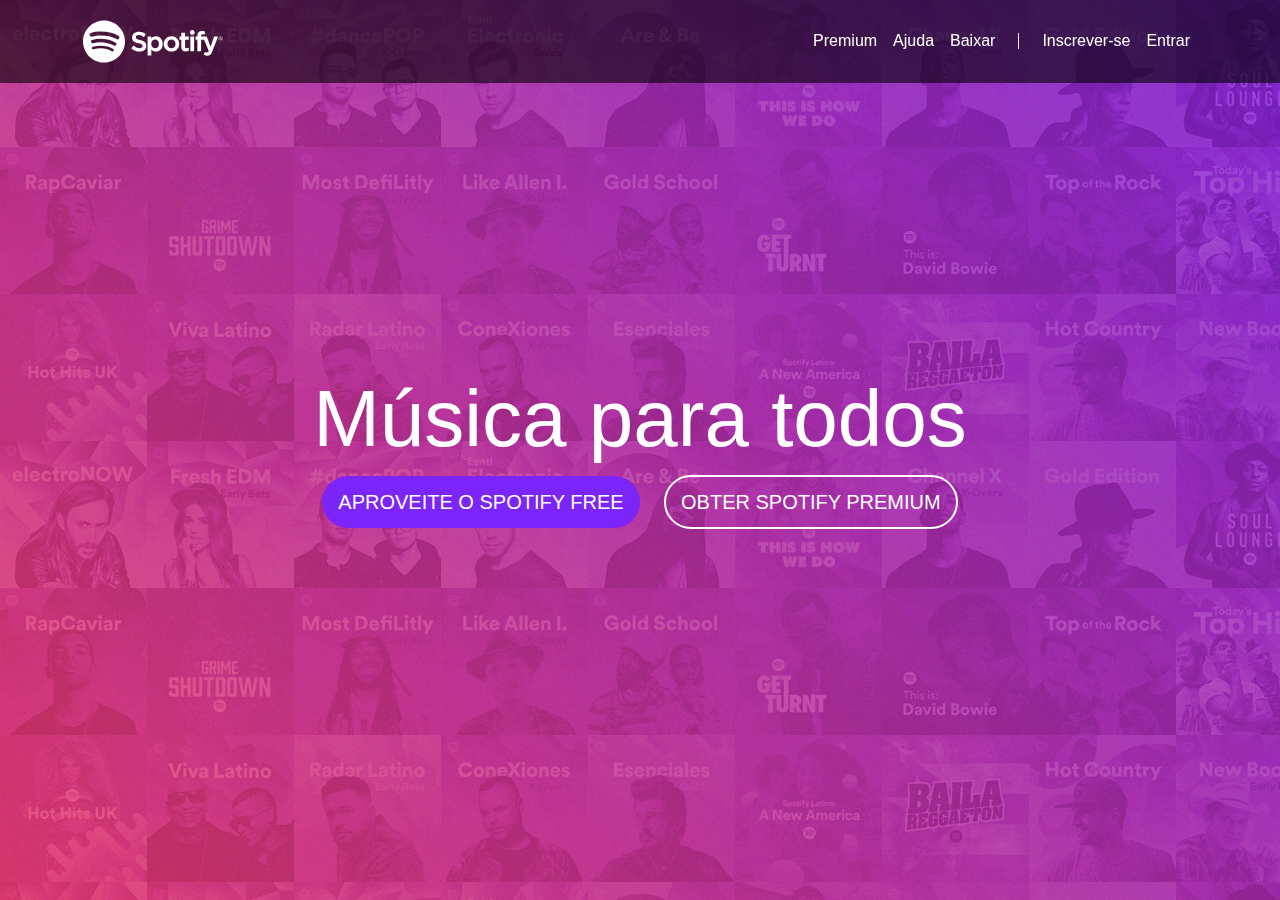
==== Projeto 8 - Spotify/index.html @ 5c553596 "Initial commit" ====
<!DOCTYPE html>
<html lang="pt-BR">
<head>
    <meta charset="UTF-8">
    <meta http-equiv="X-UA-Compatible" content="IE=edge">
    <meta name="viewport" content="width=device-width, initial-scale=1.0">

    <link rel="shortcut icon" href="/Projeto 8 - Spotify/projeto-inicial-spotify/imagens/favicon.png" type="image/x-icon">
    <link rel="stylesheet" href="/bootstrap-5.1.3-dist/css/bootstrap.min.css">
    <link rel="stylesheet" href="/fontawesome-free-5.15.4-web/css/all.css">
    <link rel="stylesheet" href="style.css">
    <title>Escutar muda tudo - Spotify</title>
</head>
<body>
    <header>
        <nav class="navbar navbar-expand-md navbar-dark fixed-top navbarcolor">
            <div class="container">
                <a href="" class="navbar-brand">
                    <img src="/Projeto 8 - Spotify/projeto-inicial-spotify/imagens/spotify.svg" alt="Spotify Logo" width="142">
                </a>

                <button class="navbar-toggler" data-bs-toggle="collapse" data-bs-target="#main-nav">
                    <span class="navbar-toggler-icon"></span>                    
                </button>

                <div class="collapse navbar-collapse" id="main-nav">
                    <ul class="navbar-nav ms-auto">
                        <li class="nav-item"><a href="" class="nav-link">Premium</a></li>
                        <li class="nav-item"><a href="" class="nav-link">Ajuda</a></li>
                        <li class="nav-item"><a href="" class="nav-link">Baixar</a></li>
                        <li class="nav-item divisor"></li>
                        <li class="nav-item"><a href="" class="nav-link">Inscrever-se</a></li>
                        <li class="nav-item"><a href="" class="nav-link">Entrar</a></li>
                    </ul>
                </div>
            </div>
        </nav>
    </header>

    <section id="home" class="d-flex">
        <div class="container align-self-center">
            <div class="row">
                <div class="col-md-12">
                    <h1 class="display-1">Música para todos</h1>
                    <a href="" class="btn btn-custom btn-lg fundo-roxo">Aproveite o Spotify Free</a>
                    <a href="" class="btn btn-custom btn-lg fundo-branco">Obter Spotify Premium</a>
                </div>
            </div>
        </div>
    </section>

    <script src="https://cdn.jsdelivr.net/npm/bootstrap@5.1.3/dist/js/bootstrap.bundle.min.js" integrity="sha384-ka7Sk0Gln4gmtz2MlQnikT1wXgYsOg+OMhuP+IlRH9sENBO0LRn5q+8nbTov4+1p" crossorigin="anonymous"></script>
</body>
</html>
---- Projeto 8 - Spotify/style.css ----
body{
    background: url(projeto-inicial-spotify/imagens/capa.png),
                url(projeto-inicial-spotify/imagens/ruido.png),
                linear-gradient(50deg,#ff4169,#7c26f8);
                background-attachment: fixed;    
                font-family: Helvetica, Arial, sans-serif;       
}

.navbarcolor{
    background-color: rgba(0, 0, 0, 0.6);   
    padding: 15px 0px; 
}
.navbar-dark .navbar-nav .nav-link{
    color: #fff;
}

.navbar-dark .navbar-nav .nav-link:hover{
    color: #9bf0e1;
}

.navbar-dark .navbar-toggler {
    color: rgb(255, 255, 255);
    border-color: #fff;
}

.navbar-dark .navbar-toggler-icon {
    background-image: url("data:image/svg+xml,%3csvg xmlns='http://www.w3.org/2000/svg' viewBox='0 0 30 30'%3e%3cpath stroke='rgba%28255, 255, 255%29' stroke-linecap='round' stroke-miterlimit='10' stroke-width='2' d='M4 7h22M4 15h22M4 23h22'/%3e%3c/svg%3e");
}

.divisor{
    width: 1px;
    background-color: #fff;
    margin: 12px 15px;
}


/*Capa*/

html, body, #home{
    height: 100%;
}

#home{
    text-align: center;
}

h1{
    color: #fff;
}

.btn-custom{
    color: #fff;
    border-radius: 500px;
    text-transform: uppercase;
    transition: background 0.4s, color 0.4s;
    padding: 10px 15px;
    margin: 0px 10px
}

.fundo-roxo{
    background: #7c25f8;
}

.fundo-roxo:hover{
    background: #6207e3;
    color: #fff;
}

.fundo-branco{
    border: 2px solid #fff;
}

.fundo-branco:hover{
    color: #000;
    background: #fff;
}


/* Extra small devices (portrait phones, less than 576px)*/
@media (max-width: 575.98px) {
    .btn-custom{
        margin: 10px 15px;
    }  
}

/* Small devices (landscape phones, 576px and up)*/
@media (min-width: 576px) and (max-width: 767.98px) {
    .btn-custom{
        margin: 10px 15px;
    }  
}

/* Medium devices (tablets, 768px and up)*/
@media (min-width: 768px) and (max-width: 991.98px) {

}

/* Large devices (desktops, 992px and up)*/
@media (min-width: 992px) and (max-width: 1199.98px)  {

}

/* Extra large devices (large desktops, 1200px and up)*/
@media (min-width: 1200px) {

}
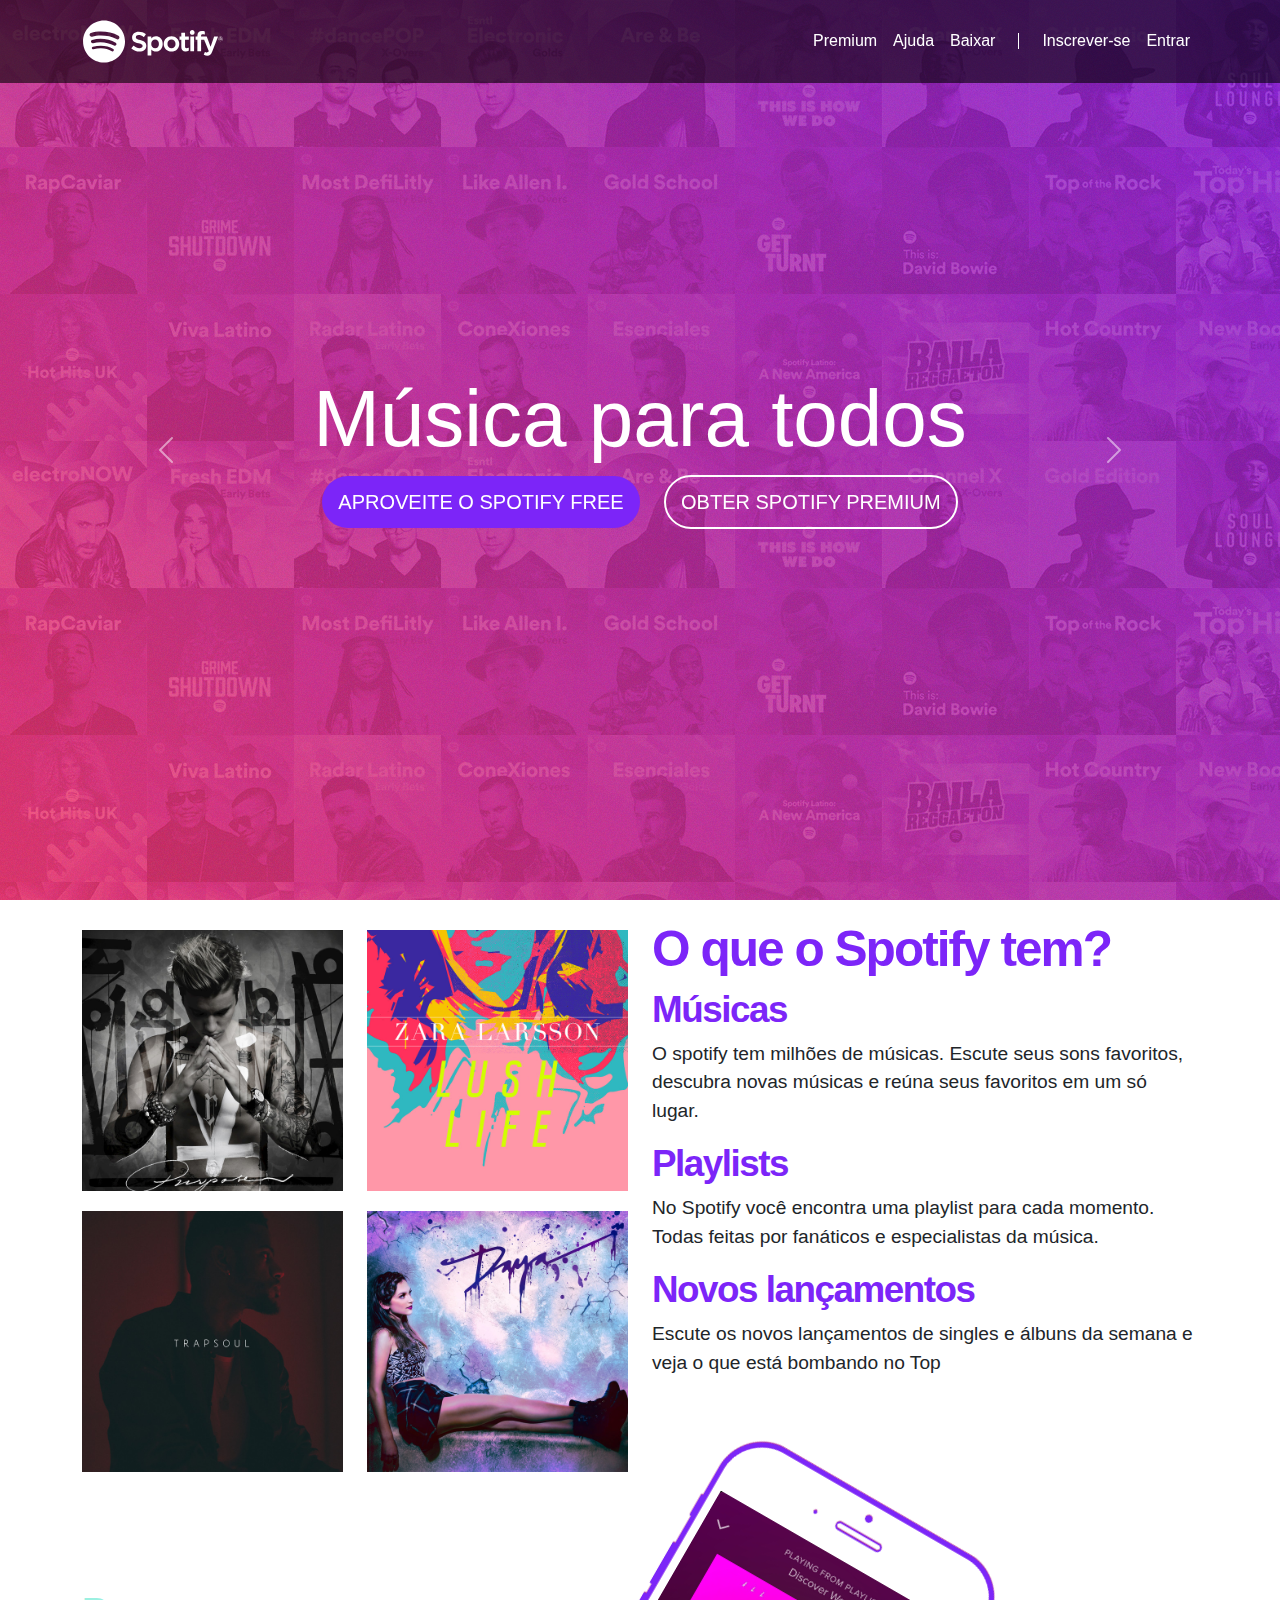
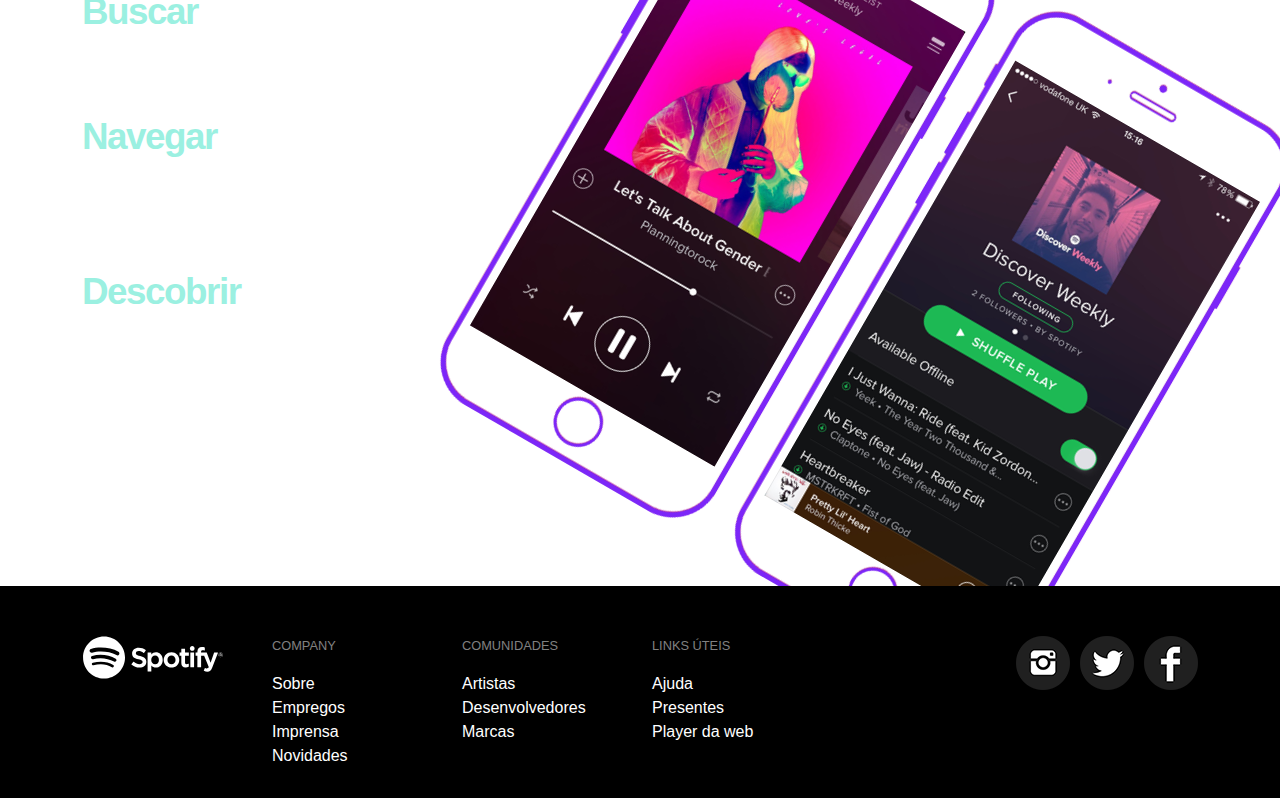
==== commit 2bf37741: "Finalização do projeto" ====
--- a/Projeto 8 - Spotify/index.html
+++ b/Projeto 8 - Spotify/index.html
@@ -41,14 +41,125 @@
         <div class="container align-self-center">
             <div class="row">
                 <div class="col-md-12">
-                    <h1 class="display-1">Música para todos</h1>
-                    <a href="" class="btn btn-custom btn-lg fundo-roxo">Aproveite o Spotify Free</a>
-                    <a href="" class="btn btn-custom btn-lg fundo-branco">Obter Spotify Premium</a>
+                    <div id="carousel-controls" class="carousel slide"  data-bs-ride="carousel">
+                        <div class="carousel-inner">
+                            <div class="carousel-item active">
+                                <h1 class="display-1">Música para todos</h1>
+                                <a href="" class="btn btn-custom btn-lg fundo-roxo">Aproveite o Spotify Free</a>
+                                <a href="" class="btn btn-custom btn-lg fundo-branco">Obter Spotify Premium</a>
+                            </div>
+                            <div class="carousel-item">
+                                <h1 class="display-1">As melhores rádios</h1>
+                                <a href="" class="btn btn-custom btn-lg fundo-roxo">♫ Ouça Agora</a>
+                            </div>
+
+                            <button class="carousel-control-prev" type="button" data-bs-target="#carouse-controls" data-bs-slide="prev">
+                                <span class="carousel-control-prev-icon" aria-hidden="true"></span>
+                                <span class="visually-hidden">Previous</span>
+                              </button>
+                              <button class="carousel-control-next" type="button" data-bs-target="#carousel-controls" data-bs-slide="next">
+                                <span class="carousel-control-next-icon" aria-hidden="true"></span>
+                                <span class="visually-hidden">Next</span>
+                              </button>
+                            </a>
+                        </div>
+                    </div>
                 </div>
             </div>
         </div>
     </section>
 
-    <script src="https://cdn.jsdelivr.net/npm/bootstrap@5.1.3/dist/js/bootstrap.bundle.min.js" integrity="sha384-ka7Sk0Gln4gmtz2MlQnikT1wXgYsOg+OMhuP+IlRH9sENBO0LRn5q+8nbTov4+1p" crossorigin="anonymous"></script>
+    <section class="d-flex conteudos">
+        <div class="container">
+            <div class="row">
+                <div class="col-md-3 capas-musicas">
+                    <img src="/Projeto 8 - Spotify/projeto-inicial-spotify/imagens/img1.jpg" alt="Justin Bieber" class="img-fluid d-none d-md-block">
+                    <img src="/Projeto 8 - Spotify/projeto-inicial-spotify/imagens/img3.jpg" alt="Trapsoul" class="img-fluid d-none d-md-block">
+                </div>
+                <div class="col-md-3 capas-musicas">
+                    <img src="/Projeto 8 - Spotify/projeto-inicial-spotify/imagens/img2.jpg" alt="Lush Life" class="img-fluid d-none d-md-block">
+                    <img src="/Projeto 8 - Spotify/projeto-inicial-spotify/imagens/img4.jpg" alt="Drya" class="img-fluid d-none d-md-block">
+                </div>
+                <div class="col-md-6">
+                    <h2 class="display-5">O que o Spotify tem?</h2>
+                    <h3>Músicas</h3>
+                    <p>O spotify tem milhões de músicas. Escute seus sons favoritos, descubra novas músicas e reúna seus favoritos em um só lugar.</p>
+                    <h3>Playlists</h3>
+                    <p>No Spotify você encontra uma playlist para cada momento. Todas feitas por fanáticos e especialistas da música.</p>
+                    <h3>Novos lançamentos</h3>
+                    <p>Escute os novos lançamentos de singles e álbuns da semana e veja o que está bombando no Top</p>
+                </div>                
+            </div>
+        </div>
+    </section>
+
+    <section class="d-flex funcoes">
+        <div class="container">
+            <div class="row">
+                <div class="col-md-4">
+                    <h2>Fácil</h2>
+                    <h3>Buscar</h3>
+                    <p>Já sabe o que quer escutar? É só procurar e apertar o play.</p>
+                    <h3>Navegar</h3>
+                    <p>Veja os novos lançamentos, o que está bombando nas paradas e as melhores playlists para o seu momento.</p>
+                    <h3>Descobrir</h3>
+                    <p>Curta músicas novas toda segunda-feira com uma playlist personalizada para você. Ou relaxe e curta uma das rádios.</p>
+                </div>
+                <div class="col-md-8">
+                    <div class="row rotate">
+                        <div class="col-md-6">
+                            <img src="/Projeto 8 - Spotify/projeto-inicial-spotify/imagens/iphone1.png" alt="Tocando música" class="img-fluid d-none d-md-block">    
+                        </div>
+                        <div class="col-md-6">
+                            <img src="/Projeto 8 - Spotify/projeto-inicial-spotify/imagens/iphone2.png" alt="Descobertas da Semana" class="img-fluid d-none d-md-block">    
+                        </div>
+                    </div>
+                </div>
+            </div>
+        </div>
+    </section>
+
+    <footer>
+        <div class="container">
+            <div class="row">
+                <div class="col-lg-2">
+                    <a href="" id="logo-footer"><img src="/Projeto 8 - Spotify/projeto-inicial-spotify/imagens/spotify.svg" width="142px" alt="Logo Spotify" class="img-fluid d-none d-lg-block"></a>
+                </div>
+                <div class="col-md-2 col-lg-2">
+                    <ul class="nav flex-column">
+                        <p class="tit-lista">Company</p>
+                        <li class="nav-item"><a href="">Sobre</a></li>
+                        <li class="nav-item"><a href="">Empregos</a></li>
+                        <li class="nav-item"><a href="">Imprensa</a></li>
+                        <li class="nav-item"><a href="">Novidades</a></li>
+                    </ul>
+                </div>
+                <div class="col-md-3 col-lg-2">
+                    <ul class="nav flex-column">
+                        <p class="tit-lista">Comunidades</p>
+                        <li class="nav-item"><a href="">Artistas</a></li>
+                        <li class="nav-item"><a href="">Desenvolvedores</a></li>
+                        <li class="nav-item"><a href="">Marcas</a></li>
+                    </ul>
+                </div>
+                <div class="col-md-3 col-lg-2">
+                    <ul class="nav flex-column">
+                        <p class="tit-lista">Links Úteis</p>
+                        <li class="nav-item"><a href="">Ajuda</a></li>
+                        <li class="nav-item"><a href="">Presentes</a></li>
+                        <li class="nav-item"><a href="">Player da web</a></li>
+                    </ul>
+                </div>
+                <div class="col-md-4 redes-sociais">
+                    <a href=""><img src="/Projeto 8 - Spotify/projeto-inicial-spotify/imagens/facebook.png" alt="Logo Facebook"></a>                    
+                    <a href=""><img src="/Projeto 8 - Spotify/projeto-inicial-spotify/imagens/twitter.png" alt="Logo Twitter"></a>
+                    <a href=""><img src="/Projeto 8 - Spotify/projeto-inicial-spotify/imagens/instagram.png" alt="Logo Instagram"></a>
+                </div>
+            </div>
+        </div>
+    </footer>
+
+    <script src="/bootstrap-5.1.3-dist/js/bootstrap.bundle.min.js"></script>
+
 </body>
 </html>--- a/Projeto 8 - Spotify/style.css
+++ b/Projeto 8 - Spotify/style.css
@@ -3,7 +3,8 @@
                 url(projeto-inicial-spotify/imagens/ruido.png),
                 linear-gradient(50deg,#ff4169,#7c26f8);
                 background-attachment: fixed;    
-                font-family: Helvetica, Arial, sans-serif;       
+                font-family: Helvetica, Arial, sans-serif;   
+    overflow-x: hidden;
 }
 
 .navbarcolor{
@@ -75,6 +76,94 @@
     background: #fff;
 }
 
+/*Conteudos*/
+.conteudos{
+    background-color: #fff;
+    padding: 20px 0px;
+}
+
+.conteudos img{
+    padding: 10px 0px;
+}
+
+.conteudos h2, .conteudos h3{
+    color: #7c25f8;
+    font-weight: bold;
+    letter-spacing: -0.04em;
+}
+
+.conteudos h2{
+    font-size: 3.1em;
+}
+
+.conteudos h3{
+    font-size: 2.3em;
+}
+
+.conteudos p{
+    font-size: 1.2em;
+}
+
+.funcoes{
+    padding: 20px 0px;
+}
+
+.funcoes h2{
+    font-size: 3.1em;
+    color: #fff;
+    font-weight: bold;
+    letter-spacing: -0.04em;
+}
+
+.funcoes h3{
+    font-size: 2.3em;
+    color: #9bf0e1;
+    font-weight: bold;
+    letter-spacing: -0.04em;
+}
+
+.funcoes p{
+    font-size: 1.2em;
+    color: #fff;
+}
+
+.rotate {
+    transform: rotate(30deg);
+    padding-left: 80px;
+}
+
+/*Footer*/
+footer{
+    background-color: #000;
+    padding-top: 50px;
+    padding-bottom: 30px;
+    position: relative;
+}
+
+.tit-lista{
+    text-transform: uppercase;
+    color: gray;
+    font-size: 0.8em;
+}
+
+footer li a{
+    text-decoration: none;
+    color: #fff;
+}
+
+footer li a:hover{
+    text-decoration: none;
+    color: #9bf0e1;
+}
+
+.redes-sociais a{
+    float: right;
+}
+
+.redes-sociais img{
+    margin-left: 10px;
+}
+
 
 /* Extra small devices (portrait phones, less than 576px)*/
 @media (max-width: 575.98px) {
@@ -92,7 +181,14 @@
 
 /* Medium devices (tablets, 768px and up)*/
 @media (min-width: 768px) and (max-width: 991.98px) {
-
+    .rotate {
+        transform: rotate(30deg);
+        padding-left: 80px;
+        margin-top: 130px;
+    }
+    .capas-musicas{
+        margin-top: 130px;
+    }
 }
 
 /* Large devices (desktops, 992px and up)*/
